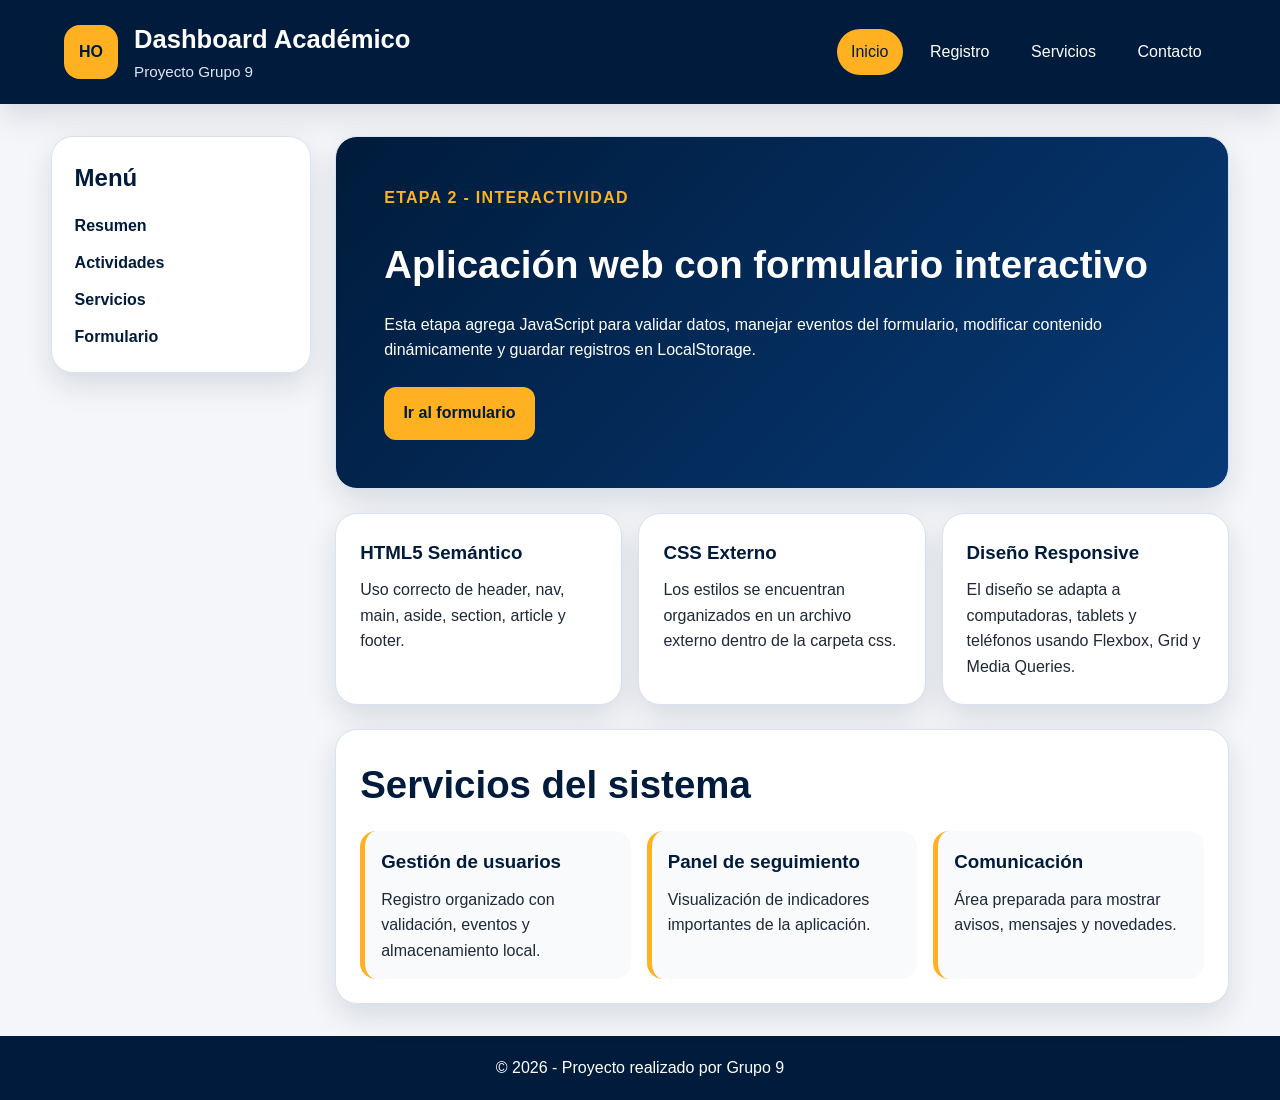
==== index.html @ 10bc6102 "mi tarea" ====
<!doctype html>
<html lang="es">
  <head>
    <meta charset="UTF-8" />
    <meta name="viewport" content="width=device-width, initial-scale=1.0" />
    <meta name="author" content="Hector Ovalles" />
    <title>Dashboard</title>
    <link rel="stylesheet" href="css/style.css" />
  </head>
  <body>
    <header class="site-header">
      <div class="brand">
        <span class="brand-logo">HO</span>
        <div>
          <h1>Dashboard Académico</h1>
          <p>Proyecto Grupo 9</p>
        </div>
      </div>

      <nav class="main-nav" aria-label="Navegación principal">
        <a href="index.html" class="active">Inicio</a>
        <a href="registro.html">Registro</a>
        <a href="#servicios">Servicios</a>
        <a href="#contacto">Contacto</a>
      </nav>
    </header>

    <main class="layout">
      <aside class="sidebar" aria-label="Panel lateral">
        <h2>Menú</h2>
        <ul>
          <li><a href="#resumen">Resumen</a></li>
          <li><a href="#actividades">Actividades</a></li>
          <li><a href="#servicios">Servicios</a></li>
          <li><a href="registro.html">Formulario</a></li>
        </ul>
      </aside>

      <section class="content">
        <article class="hero" id="resumen">
          <div>
            <p class="eyebrow">Etapa 2 - Interactividad</p>
            <h2>Aplicación web con formulario interactivo</h2>
            <p>
              Esta etapa agrega JavaScript para validar datos, manejar eventos
              del formulario, modificar contenido dinámicamente y guardar
              registros en LocalStorage.
            </p>
            <a class="button" href="registro.html">Ir al formulario</a>
          </div>
        </article>

        <section
          class="cards"
          id="actividades"
          aria-label="Resumen de actividades"
        >
          <article class="card">
            <h3>HTML5 Semántico</h3>
            <p>
              Uso correcto de header, nav, main, aside, section, article y
              footer.
            </p>
          </article>
          <article class="card">
            <h3>CSS Externo</h3>
            <p>
              Los estilos se encuentran organizados en un archivo externo dentro
              de la carpeta css.
            </p>
          </article>
          <article class="card">
            <h3>Diseño Responsive</h3>
            <p>
              El diseño se adapta a computadoras, tablets y teléfonos usando
              Flexbox, Grid y Media Queries.
            </p>
          </article>
        </section>

        <section class="info-panel" id="servicios">
          <h2>Servicios del sistema</h2>
          <div class="service-grid">
            <article>
              <h3>Gestión de usuarios</h3>
              <p>
                Registro organizado con validación, eventos y almacenamiento
                local.
              </p>
            </article>
            <article>
              <h3>Panel de seguimiento</h3>
              <p>Visualización de indicadores importantes de la aplicación.</p>
            </article>
            <article>
              <h3>Comunicación</h3>
              <p>Área preparada para mostrar avisos, mensajes y novedades.</p>
            </article>
          </div>
        </section>
      </section>
    </main>

    <footer class="site-footer" id="contacto">
      <p>&copy; 2026 - Proyecto realizado por Grupo 9</p>
    </footer>
  </body>
</html>
---- css/style.css ----
:root {
  --azul: #001B3B;
  --amarillo: #FFB121;
  --blanco: #ffffff;
  --gris: #f4f6f9;
  --texto: #1f2937;
  --borde: #d9e2ef;
  --sombra: 0 12px 30px rgba(0, 27, 59, 0.12);
}

* {
  box-sizing: border-box;
  margin: 0;
  padding: 0;
}

body {
  font-family: Arial, Helvetica, sans-serif;
  background: var(--gris);
  color: var(--texto);
  line-height: 1.6;
}

a {
  color: inherit;
  text-decoration: none;
}

.site-header {
  background: var(--azul);
  color: var(--blanco);
  display: flex;
  justify-content: space-between;
  align-items: center;
  gap: 1.5rem;
  padding: 1.2rem 5%;
  box-shadow: var(--sombra);
}

.brand {
  display: flex;
  align-items: center;
  gap: 1rem;
}

.brand-logo {
  background: var(--amarillo);
  color: var(--azul);
  font-weight: 800;
  width: 54px;
  height: 54px;
  display: grid;
  place-items: center;
  border-radius: 16px;
}

.brand h1 {
  font-size: clamp(1.3rem, 2vw, 2rem);
}

.brand p {
  color: #dce7f5;
  font-size: 0.95rem;
}

.main-nav {
  display: flex;
  align-items: center;
  gap: 0.8rem;
  flex-wrap: wrap;
}

.main-nav a {
  padding: 0.65rem 0.9rem;
  border-radius: 999px;
  transition: 0.3s ease;
}

.main-nav a:hover,
.main-nav .active {
  background: var(--amarillo);
  color: var(--azul);
}

.layout {
  width: min(1180px, 92%);
  margin: 2rem auto;
  display: grid;
  grid-template-columns: 260px 1fr;
  gap: 1.5rem;
}

.sidebar,
.card,
.info-panel,
.form-card,
.hero {
  background: var(--blanco);
  border: 1px solid var(--borde);
  border-radius: 22px;
  box-shadow: var(--sombra);
}

.sidebar {
  padding: 1.4rem;
  align-self: start;
  position: sticky;
  top: 1rem;
}

.sidebar h2 {
  color: var(--azul);
  margin-bottom: 1rem;
}

.sidebar ul {
  list-style: none;
  display: grid;
  gap: 0.7rem;
  margin-top: 1rem;
}

.sidebar a,
.sidebar li {
  color: var(--azul);
  font-weight: 600;
}

.content {
  display: grid;
  gap: 1.5rem;
}

.hero {
  min-height: 320px;
  padding: clamp(1.5rem, 4vw, 3rem);
  display: flex;
  align-items: center;
  background: linear-gradient(135deg, var(--azul), #073a77);
  color: var(--blanco);
}

.eyebrow {
  color: var(--amarillo);
  text-transform: uppercase;
  font-weight: 800;
  letter-spacing: 0.08em;
  margin-bottom: 0.7rem;
}

.hero h2,
.form-card h2,
.info-panel h2 {
  font-size: clamp(1.7rem, 3vw, 2.8rem);
  margin-bottom: 1rem;
  color: inherit;
}

.hero p {
  max-width: 720px;
  margin-bottom: 1.5rem;
}

.button,
button {
  display: inline-block;
  border: none;
  cursor: pointer;
  background: var(--amarillo);
  color: var(--azul);
  font-weight: 800;
  padding: 0.85rem 1.2rem;
  border-radius: 12px;
  transition: transform 0.3s ease, opacity 0.3s ease;
}

.button:hover,
button:hover {
  transform: translateY(-2px);
  opacity: 0.9;
}

.cards,
.service-grid {
  display: grid;
  grid-template-columns: repeat(3, 1fr);
  gap: 1rem;
}

.card,
.info-panel,
.form-card {
  padding: 1.5rem;
}

.card h3,
.service-grid h3 {
  color: var(--azul);
  margin-bottom: 0.6rem;
}

.info-panel h2,
.form-card h2 {
  color: var(--azul);
}

.service-grid article {
  background: #f8fafc;
  border-radius: 16px;
  padding: 1rem;
  border-left: 5px solid var(--amarillo);
}

.form-layout {
  align-items: start;
}

.register-form {
  display: grid;
  gap: 1.2rem;
}

.form-grid {
  display: grid;
  grid-template-columns: repeat(2, 1fr);
  gap: 1rem;
}

.form-group {
  display: grid;
  gap: 0.45rem;
}

label {
  font-weight: 700;
  color: var(--azul);
}

input,
select,
textarea {
  width: 100%;
  padding: 0.85rem 1rem;
  border: 1px solid var(--borde);
  border-radius: 12px;
  font: inherit;
  outline: none;
  background: var(--blanco);
}

input:focus,
select:focus,
textarea:focus {
  border-color: var(--amarillo);
  box-shadow: 0 0 0 4px rgba(255, 177, 33, 0.2);
}

.full {
  width: 100%;
}

.form-actions {
  display: flex;
  gap: 1rem;
  flex-wrap: wrap;
}

.secondary {
  background: var(--azul);
  color: var(--blanco);
}

.site-footer {
  background: var(--azul);
  color: var(--blanco);
  text-align: center;
  padding: 1.2rem 5%;
  margin-top: 2rem;
}

@media (max-width: 900px) {
  .site-header {
    align-items: flex-start;
    flex-direction: column;
  }

  .layout {
    grid-template-columns: 1fr;
  }

  .sidebar {
    position: static;
  }

  .cards,
  .service-grid {
    grid-template-columns: 1fr;
  }
}

@media (max-width: 620px) {
  .brand {
    align-items: flex-start;
  }

  .main-nav {
    width: 100%;
  }

  .main-nav a {
    width: 100%;
    text-align: center;
    background: rgba(255, 255, 255, 0.08);
  }

  .form-grid {
    grid-template-columns: 1fr;
  }

  .hero,
  .form-card,
  .card,
  .info-panel,
  .sidebar {
    border-radius: 16px;
  }
}


.form-message {
  border-radius: 12px;
  font-weight: 700;
  margin-bottom: 1rem;
  padding: 0.9rem 1rem;
}

.form-message.success {
  background: #e8f7ef;
  border: 1px solid #8ad0a5;
  color: #126c34;
}

.form-message.error {
  background: #fdecec;
  border: 1px solid #f3a3a3;
  color: #9f1d1d;
}

.panel-header {
  align-items: center;
  display: flex;
  justify-content: space-between;
  gap: 1rem;
  margin-bottom: 1rem;
}

.stats-grid {
  display: grid;
  grid-template-columns: repeat(2, 1fr);
  gap: 1rem;
  margin-bottom: 1.2rem;
}

.stats-grid article {
  background: #f8fafc;
  border-left: 5px solid var(--amarillo);
  border-radius: 16px;
  padding: 1rem;
}

.stats-grid strong {
  color: var(--azul);
  display: block;
  font-size: 1.6rem;
}

.table-wrapper {
  overflow-x: auto;
}

table {
  border-collapse: collapse;
  width: 100%;
}

th,
td {
  border-bottom: 1px solid var(--borde);
  padding: 0.85rem;
  text-align: left;
}

th {
  background: var(--azul);
  color: var(--blanco);
}

.empty-table {
  color: #64748b;
  font-style: italic;
  text-align: center;
}

@media (max-width: 620px) {
  .panel-header,
  .stats-grid {
    grid-template-columns: 1fr;
  }

  .panel-header {
    align-items: stretch;
    flex-direction: column;
  }
}
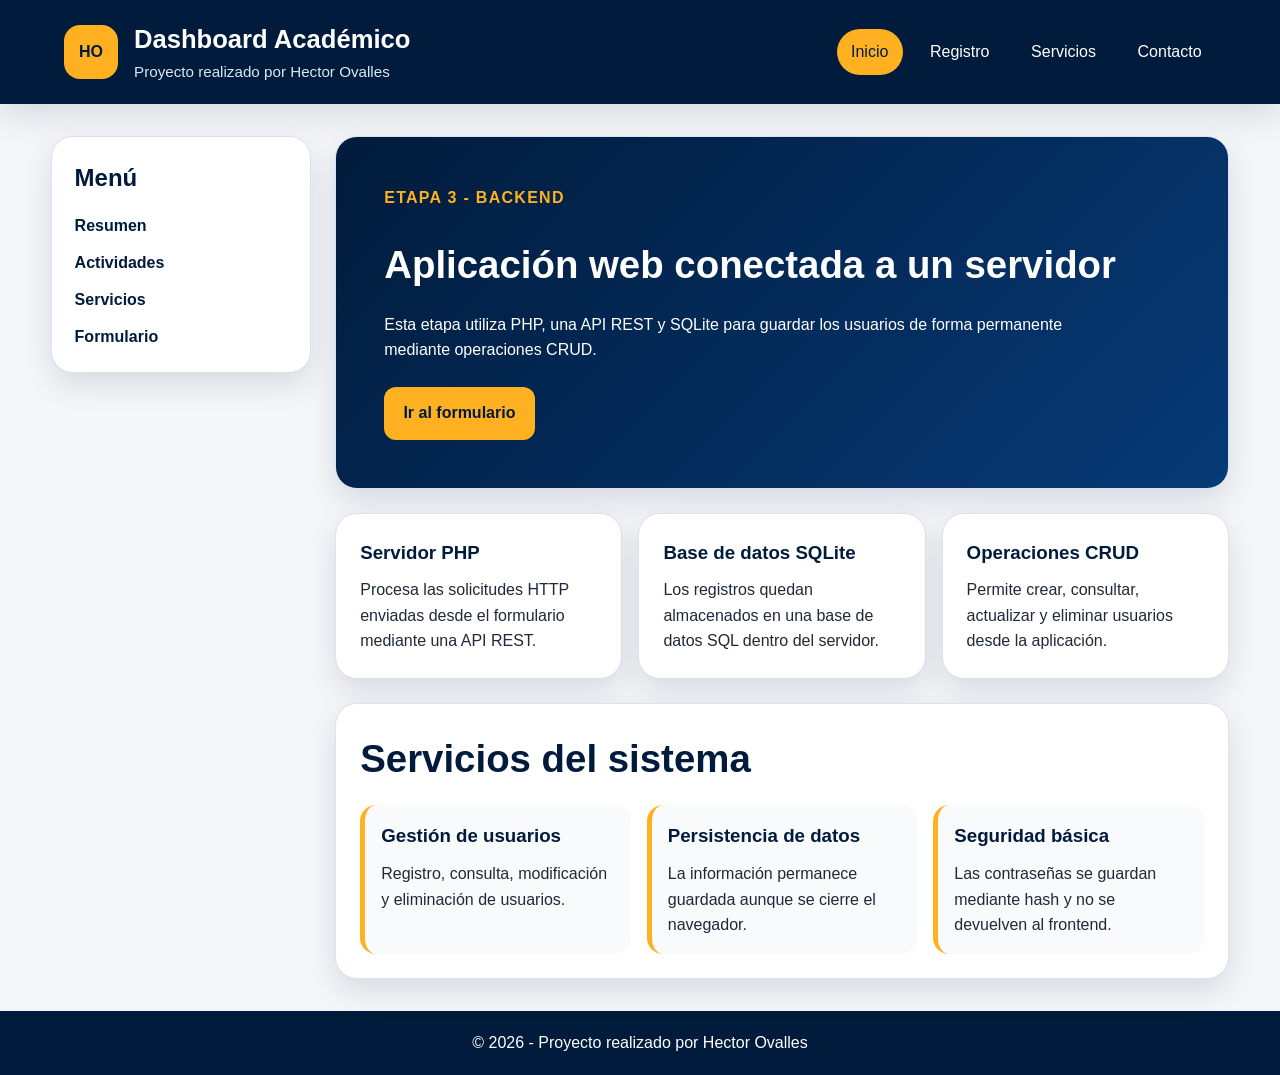
==== commit 7dbe1691: "Add files via upload" ====
--- a/index.html
+++ b/index.html
@@ -1,108 +1,90 @@
-<!doctype html>
+<!DOCTYPE html>
 <html lang="es">
-  <head>
-    <meta charset="UTF-8" />
-    <meta name="viewport" content="width=device-width, initial-scale=1.0" />
-    <meta name="author" content="Hector Ovalles" />
-    <title>Dashboard</title>
-    <link rel="stylesheet" href="css/style.css" />
-  </head>
-  <body>
-    <header class="site-header">
-      <div class="brand">
-        <span class="brand-logo">HO</span>
+<head>
+  <meta charset="UTF-8" />
+  <meta name="viewport" content="width=device-width, initial-scale=1.0" />
+  <meta name="author" content="Hector Ovalles" />
+  <title>Dashboard - Hector Ovalles</title>
+  <link rel="stylesheet" href="css/style.css" />
+</head>
+<body>
+  <header class="site-header">
+    <div class="brand">
+      <span class="brand-logo">HO</span>
+      <div>
+        <h1>Dashboard Académico</h1>
+        <p>Proyecto realizado por Hector Ovalles</p>
+      </div>
+    </div>
+
+    <nav class="main-nav" aria-label="Navegación principal">
+      <a href="index.html" class="active">Inicio</a>
+      <a href="registro.html">Registro</a>
+      <a href="#servicios">Servicios</a>
+      <a href="#contacto">Contacto</a>
+    </nav>
+  </header>
+
+  <main class="layout">
+    <aside class="sidebar" aria-label="Panel lateral">
+      <h2>Menú</h2>
+      <ul>
+        <li><a href="#resumen">Resumen</a></li>
+        <li><a href="#actividades">Actividades</a></li>
+        <li><a href="#servicios">Servicios</a></li>
+        <li><a href="registro.html">Formulario</a></li>
+      </ul>
+    </aside>
+
+    <section class="content">
+      <article class="hero" id="resumen">
         <div>
-          <h1>Dashboard Académico</h1>
-          <p>Proyecto Grupo 9</p>
+          <p class="eyebrow">Etapa 3 - Backend</p>
+          <h2>Aplicación web conectada a un servidor</h2>
+          <p>
+            Esta etapa utiliza PHP, una API REST y SQLite para guardar los usuarios de forma permanente mediante operaciones CRUD.
+          </p>
+          <a class="button" href="registro.html">Ir al formulario</a>
         </div>
-      </div>
+      </article>
 
-      <nav class="main-nav" aria-label="Navegación principal">
-        <a href="index.html" class="active">Inicio</a>
-        <a href="registro.html">Registro</a>
-        <a href="#servicios">Servicios</a>
-        <a href="#contacto">Contacto</a>
-      </nav>
-    </header>
+      <section class="cards" id="actividades" aria-label="Resumen de actividades">
+        <article class="card">
+          <h3>Servidor PHP</h3>
+          <p>Procesa las solicitudes HTTP enviadas desde el formulario mediante una API REST.</p>
+        </article>
+        <article class="card">
+          <h3>Base de datos SQLite</h3>
+          <p>Los registros quedan almacenados en una base de datos SQL dentro del servidor.</p>
+        </article>
+        <article class="card">
+          <h3>Operaciones CRUD</h3>
+          <p>Permite crear, consultar, actualizar y eliminar usuarios desde la aplicación.</p>
+        </article>
+      </section>
 
-    <main class="layout">
-      <aside class="sidebar" aria-label="Panel lateral">
-        <h2>Menú</h2>
-        <ul>
-          <li><a href="#resumen">Resumen</a></li>
-          <li><a href="#actividades">Actividades</a></li>
-          <li><a href="#servicios">Servicios</a></li>
-          <li><a href="registro.html">Formulario</a></li>
-        </ul>
-      </aside>
+      <section class="info-panel" id="servicios">
+        <h2>Servicios del sistema</h2>
+        <div class="service-grid">
+          <article>
+            <h3>Gestión de usuarios</h3>
+            <p>Registro, consulta, modificación y eliminación de usuarios.</p>
+          </article>
+          <article>
+            <h3>Persistencia de datos</h3>
+            <p>La información permanece guardada aunque se cierre el navegador.</p>
+          </article>
+          <article>
+            <h3>Seguridad básica</h3>
+            <p>Las contraseñas se guardan mediante hash y no se devuelven al frontend.</p>
+          </article>
+        </div>
+      </section>
+    </section>
+  </main>
 
-      <section class="content">
-        <article class="hero" id="resumen">
-          <div>
-            <p class="eyebrow">Etapa 2 - Interactividad</p>
-            <h2>Aplicación web con formulario interactivo</h2>
-            <p>
-              Esta etapa agrega JavaScript para validar datos, manejar eventos
-              del formulario, modificar contenido dinámicamente y guardar
-              registros en LocalStorage.
-            </p>
-            <a class="button" href="registro.html">Ir al formulario</a>
-          </div>
-        </article>
-
-        <section
-          class="cards"
-          id="actividades"
-          aria-label="Resumen de actividades"
-        >
-          <article class="card">
-            <h3>HTML5 Semántico</h3>
-            <p>
-              Uso correcto de header, nav, main, aside, section, article y
-              footer.
-            </p>
-          </article>
-          <article class="card">
-            <h3>CSS Externo</h3>
-            <p>
-              Los estilos se encuentran organizados en un archivo externo dentro
-              de la carpeta css.
-            </p>
-          </article>
-          <article class="card">
-            <h3>Diseño Responsive</h3>
-            <p>
-              El diseño se adapta a computadoras, tablets y teléfonos usando
-              Flexbox, Grid y Media Queries.
-            </p>
-          </article>
-        </section>
-
-        <section class="info-panel" id="servicios">
-          <h2>Servicios del sistema</h2>
-          <div class="service-grid">
-            <article>
-              <h3>Gestión de usuarios</h3>
-              <p>
-                Registro organizado con validación, eventos y almacenamiento
-                local.
-              </p>
-            </article>
-            <article>
-              <h3>Panel de seguimiento</h3>
-              <p>Visualización de indicadores importantes de la aplicación.</p>
-            </article>
-            <article>
-              <h3>Comunicación</h3>
-              <p>Área preparada para mostrar avisos, mensajes y novedades.</p>
-            </article>
-          </div>
-        </section>
-      </section>
-    </main>
-
-    <footer class="site-footer" id="contacto">
-      <p>&copy; 2026 - Proyecto realizado por Grupo 9</p>
-    </footer>
-  </body>
+  <footer class="site-footer" id="contacto">
+    <p>&copy; 2026 - Proyecto realizado por Hector Ovalles</p>
+  </footer>
+</body>
 </html>
